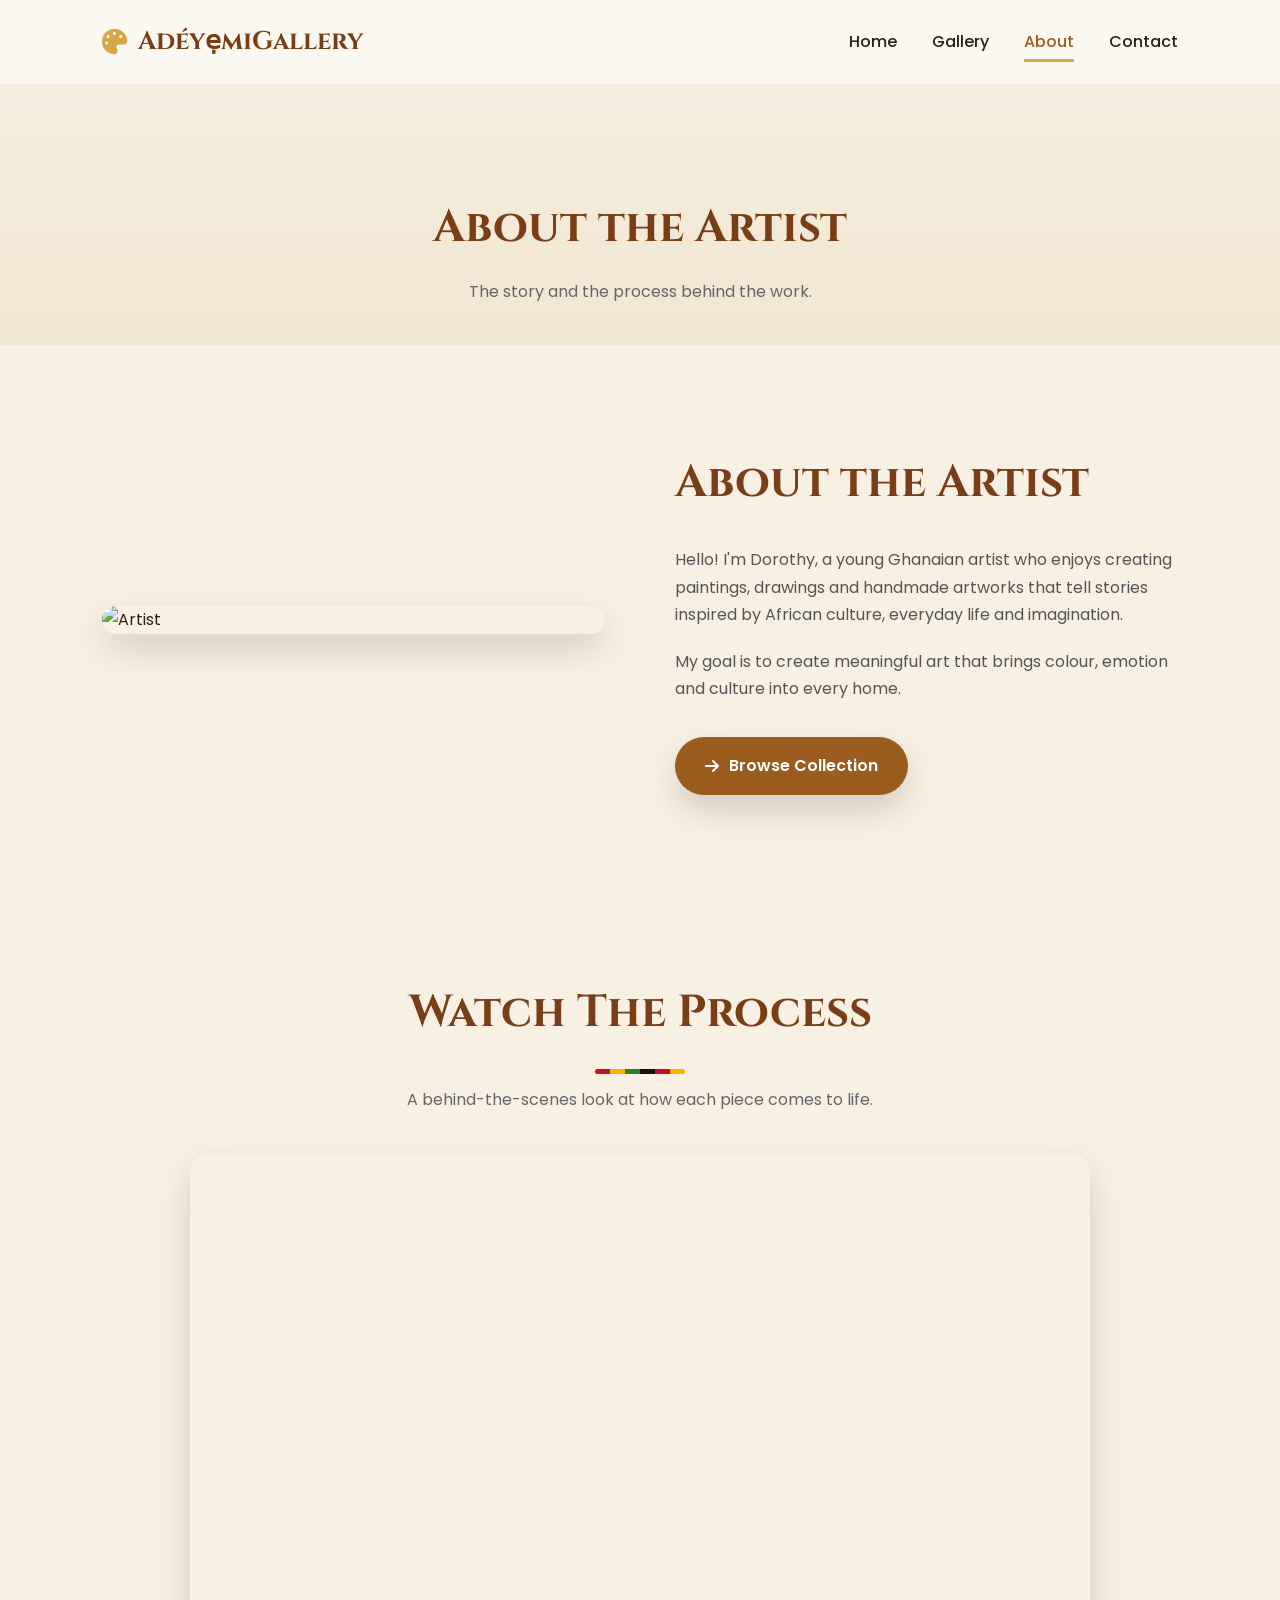
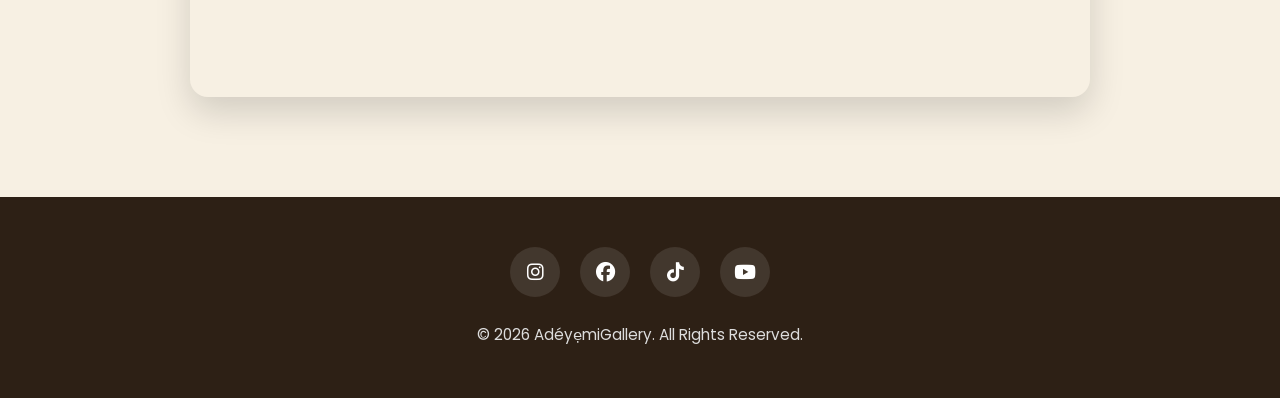
==== about.html @ a772bf00 "Add files via upload" ====
<!DOCTYPE html>
<html lang="en">
<head>
    <meta charset="UTF-8">
    <meta name="viewport" content="width=device-width, initial-scale=1.0">
    <title>AdéyẹmiGallery | About</title>

    <link rel="stylesheet" href="style.css">

    <!-- Google Fonts -->
    <link href="https://fonts.googleapis.com/css2?family=Cinzel:wght@500;700&family=Poppins:wght@300;400;500;600&display=swap" rel="stylesheet">

    <!-- Font Awesome -->
    <link rel="stylesheet"
    href="https://cdnjs.cloudflare.com/ajax/libs/font-awesome/6.7.2/css/all.min.css">
</head>

<body>

<!--================ PRELOADER ================-->

<div id="loader">
    <div class="loader-circle"></div>
</div>

<!--================ NAVIGATION ================-->

<header>

<div class="logo">
    <i class="fa-solid fa-palette"></i>
    AdéyẹmiGallery
</div>

<nav>

<a href="index.html">Home</a>
<a href="gallery.html">Gallery</a>
<a href="about.html" class="active">About</a>
<a href="contact.html">Contact</a>

</nav>

<div class="menu-btn">
    <i class="fa-solid fa-bars"></i>
</div>

</header>

<!--================ PAGE BANNER =================-->

<section class="page-banner">

<div class="section-title">

<h1>About the Artist</h1>

<p>The story and the process behind the work.</p>

</div>

</section>

<!--================ ABOUT =================-->

<section id="about">

<div class="about-image">

<img src="./images/woman.jpg" alt="Artist">

</div>

<div class="about-text">

<h2>About the Artist</h2>

<p>

Hello! I'm Dorothy, a young Ghanaian artist who enjoys
creating paintings, drawings and handmade artworks that
tell stories inspired by African culture, everyday life
and imagination.

</p>

<p>

My goal is to create meaningful art that brings colour,
emotion and culture into every home.

</p>

<a href="gallery.html" class="btn">

<i class="fa-solid fa-arrow-right"></i>

Browse Collection

</a>

</div>

</section>

<!--================ VIDEO =================
Provision for an embedded YouTube video, e.g. showing the
artist's process or a studio tour. Swap the src on the iframe
below for the real YouTube embed link
(https://youtu.be/IYvAGhhe3AI). Style the wrapper with
the .video-section / .video-wrapper classes in style.css to keep
the 16:9 ratio responsive.
================================================= -->

<section class="video-section">

<div class="section-title">

<h2>Watch The Process</h2>

<p>A behind-the-scenes look at how each piece comes to life.</p>

</div>

<div class="video-wrapper">

<iframe 
    width="560" 
    height="315" 
    src="https://www.youtube.com/embed/NuAV4iZE20c?si=CLfnAmKfbatBsakY" 
    title="YouTube video player" 
    style="border: 0;" 
    allow="accelerometer; autoplay; clipboard-write; encrypted-media; gyroscope; picture-in-picture; web-share" 
    referrerpolicy="strict-origin-when-cross-origin" 
    allowfullscreen>
</iframe>

</div>

</section>

<!--================ FOOTER =================-->

<footer>

<div class="socials">

<a href="#"><i class="fab fa-instagram"></i></a>

<a href="#"><i class="fab fa-facebook"></i></a>

<a href="#"><i class="fab fa-tiktok"></i></a>

<a href="#"><i class="fab fa-youtube"></i></a>

</div>

<p>

© 2026 AdéyẹmiGallery.
All Rights Reserved.

</p>

</footer>

<script src="script.js"></script>

</body>
</html>
---- style.css ----
/*=========================================
GOOGLE FONTS
=========================================*/

@import url('https://fonts.googleapis.com/css2?family=Cinzel:wght@500;700&family=Poppins:wght@300;400;500;600;700&display=swap');

/*=========================================
ROOT VARIABLES
=========================================*/

:root{

    --primary:#9b5d1f;
    --secondary:#d7a64a;
    --accent:#7a3e16;
    --cream:#f7f0e3;
    --light:#fffdf8;
    --dark:#2d2015;
    --green:#556b2f;

    --shadow:0 15px 35px rgba(0,0,0,.15);

    --radius:18px;

    --transition:.35s ease;

}

/*=========================================
RESET
=========================================*/

*{

    margin:0;
    padding:0;
    box-sizing:border-box;

}

html{

    scroll-behavior:smooth;

}

body{

    font-family:'Poppins',sans-serif;
    background:var(--cream);
    color:var(--dark);
    overflow-x:hidden;
    line-height:1.7;

}

img{

    width:100%;
    display:block;

}

a{

    text-decoration:none;

}

button{

    border:none;
    cursor:pointer;
    font-family:inherit;

}

/*=========================================
SCROLLBAR
=========================================*/

::-webkit-scrollbar{

    width:10px;

}

::-webkit-scrollbar-thumb{

    background:var(--primary);
    border-radius:20px;

}

::-webkit-scrollbar-track{

    background:#eadfcf;

}

/*=========================================
PRELOADER
=========================================*/

#loader{

    position:fixed;
    inset:0;
    background:var(--cream);

    display:flex;
    justify-content:center;
    align-items:center;

    z-index:9999;

    transition:.6s;

}

.loader-circle{

    width:70px;
    height:70px;

    border:7px solid #e8c98c;

    border-top:7px solid var(--accent);

    border-radius:50%;

    animation:spin 1s linear infinite;

}

/*=========================================
HEADER
=========================================*/

header{

    position:fixed;
    top:0;
    left:0;

    width:100%;

    padding:20px 8%;

    display:flex;
    justify-content:space-between;
    align-items:center;

    backdrop-filter:blur(14px);

    background:rgba(255,255,255,.55);

    z-index:999;

    transition:.3s;

}

header.scrolled{

    background:white;
    box-shadow:0 8px 20px rgba(0,0,0,.08);

}

.logo{

    font-size:1.6rem;
    font-family:'Cinzel',serif;

    color:var(--accent);

    display:flex;
    gap:10px;
    align-items:center;

    font-weight:bold;

}

.logo i{

    color:var(--secondary);

}

nav{

    display:flex;
    gap:35px;

}

nav a{

    color:var(--dark);

    font-weight:500;

    position:relative;

}

nav a::after{

    content:"";

    position:absolute;

    left:0;
    bottom:-7px;

    width:0;

    height:3px;

    background:var(--secondary);

    transition:var(--transition);

}

nav a:hover::after{

    width:100%;

}

nav a.active{

    color:var(--primary);

}

nav a.active::after{

    width:100%;

}

.menu-btn{

    display:none;

    font-size:1.6rem;

    color:var(--accent);

}

/*=========================================
HERO SLIDER
=========================================*/

.hero-slider{

    position:relative;

    min-height:100vh;

    overflow:hidden;

    background:var(--dark);

}

.hero-slide{

    position:absolute;

    inset:0;

    display:flex;

    align-items:center;

    justify-content:center;

    background-size:cover;

    background-position:center;

    opacity:0;

    visibility:hidden;

    transition:opacity 1.2s ease;

    z-index:1;

}

.hero-slide.active{

    opacity:1;

    visibility:visible;

    z-index:2;

}

.hero-overlay{

    position:absolute;

    inset:0;

    background:linear-gradient(
        180deg,
        rgba(45,32,21,.45),
        rgba(45,32,21,.8)
    );

}

.hero-slide .hero-content{

    position:relative;

    z-index:2;

    max-width:760px;

    margin:0 auto;

    padding:0 8%;

    text-align:center;

}

.hero-content h1{

    font-size:4rem;

    font-family:'Cinzel',serif;

    line-height:1.2;

    color:var(--light);

    text-shadow:0 6px 25px rgba(0,0,0,.4);

}

.hero-content p{

    margin:30px auto;

    max-width:580px;

    font-size:1.08rem;

    color:#f3ece0;

}

.hero-buttons{

    display:flex;

    justify-content:center;

    gap:20px;

    flex-wrap:wrap;

}

/*=========================================
SLIDER CONTROLS
=========================================*/

.slider-arrows{

    position:absolute;

    top:50%;

    left:0;
    right:0;

    transform:translateY(-50%);

    display:flex;

    justify-content:space-between;

    padding:0 30px;

    z-index:3;

    pointer-events:none;

}

.slider-prev,
.slider-next{

    pointer-events:all;

    width:52px;
    height:52px;

    border-radius:50%;

    background:rgba(255,255,255,.15);

    backdrop-filter:blur(6px);

    color:white;

    display:flex;

    align-items:center;

    justify-content:center;

    font-size:1.1rem;

    transition:var(--transition);

}

.slider-prev:hover,
.slider-next:hover{

    background:var(--secondary);

    transform:translateY(-4px);

}

.slider-dots{

    position:absolute;

    bottom:35px;

    left:0;
    right:0;

    display:flex;

    justify-content:center;

    gap:12px;

    z-index:3;

}

.dot{

    width:12px;
    height:12px;

    border-radius:50%;

    background:rgba(255,255,255,.45);

    cursor:pointer;

    transition:var(--transition);

}

.dot.active{

    background:var(--secondary);

    width:30px;

    border-radius:20px;

}

/*=========================================
BUTTONS
=========================================*/

.btn{

    background:var(--primary);

    color:white;

    padding:15px 30px;

    border-radius:40px;

    transition:var(--transition);

    display:inline-flex;

    gap:10px;

    align-items:center;

    font-weight:600;

    box-shadow:var(--shadow);

}

.btn:hover{

    background:var(--accent);

    transform:translateY(-4px);

}

.btn-outline{

    border:2px solid var(--primary);

    color:var(--primary);

    padding:15px 30px;

    border-radius:40px;

    display:inline-flex;

    gap:10px;

    align-items:center;

    transition:var(--transition);

    font-weight:600;

}

.btn-outline:hover{

    background:var(--primary);

    color:white;

}

/*=========================================
FEATURES
=========================================*/

.features{

    padding:80px 8%;

    display:grid;

    grid-template-columns:repeat(3,1fr);

    gap:30px;

}

.feature{

    background:white;

    border-radius:var(--radius);

    padding:35px;

    text-align:center;

    transition:var(--transition);

    box-shadow:0 10px 25px rgba(0,0,0,.08);

}

.feature:hover{

    transform:translateY(-10px);

}

.feature i{

    font-size:2.5rem;

    color:var(--secondary);

    margin-bottom:20px;

}

.feature h3{

    margin-bottom:15px;

    font-family:'Cinzel',serif;

    color:var(--accent);

}

.feature p{

    color:#555;

}
/*=========================================
SECTION TITLE
=========================================*/

.section-title{

    text-align:center;
    padding:40px 8%;

}

.section-title h2{

    font-family:'Cinzel',serif;
    font-size:2.8rem;
    color:var(--accent);
    margin-bottom:12px;

}

.section-title p{

    color:#666;
    max-width:650px;
    margin:auto;

}

/*=========================================
PAGE BANNER
=========================================*/

.page-banner{

    padding-top:150px;

    background:linear-gradient(180deg,var(--cream),#f1e6d0);

}

.page-banner .section-title h2,
.page-banner .section-title h1{

    font-family:'Cinzel',serif;
    font-size:2.8rem;
    color:var(--accent);
    margin-bottom:12px;

}

/*=========================================
GALLERY
=========================================*/

#gallery{

    padding:40px 8% 100px;

}

.gallery-filter{

    display:flex;
    justify-content:center;
    flex-wrap:wrap;
    gap:15px;
    margin-bottom:50px;

}

.gallery-filter button{

    background:white;
    color:var(--dark);

    padding:12px 24px;

    border-radius:30px;

    border:2px solid transparent;

    font-weight:600;

    transition:var(--transition);

    box-shadow:0 6px 15px rgba(0,0,0,.08);

}

.gallery-filter button:hover{

    background:var(--secondary);
    color:white;

}

.gallery-filter button.active{

    background:var(--primary);
    color:white;

}

.gallery-grid{

    display:grid;

    grid-template-columns:repeat(auto-fit,minmax(300px,1fr));

    gap:35px;

}

/*=========================================
GALLERY PREVIEW (HOME PAGE)
=========================================*/

#gallery-preview{

    padding:40px 8% 100px;

}

.gallery-preview-cta{

    text-align:center;

    margin-top:50px;

}

/*=========================================
ART CARD
=========================================*/

.art-card{

    background:white;

    border-radius:var(--radius);

    overflow:hidden;

    box-shadow:0 15px 35px rgba(0,0,0,.08);

    transition:var(--transition);

}

.art-card:hover{

    transform:translateY(-12px);

    box-shadow:0 25px 45px rgba(0,0,0,.15);

}

.art-card img{

    height:320px;

    object-fit:cover;

    transition:.5s;

}

.art-card:hover img{

    transform:scale(1.08);

}

.art-info{

    padding:25px;

}

.art-info h3{

    font-family:'Cinzel',serif;

    color:var(--accent);

    margin-bottom:12px;

}

.art-info p{

    color:#666;

    margin-bottom:20px;

}

.price{

    color:var(--green);

    font-size:1.2rem;

    font-weight:700;

    margin-bottom:20px;

}

.buy-btn{

    width:100%;

    background:var(--primary);

    color:white;

    padding:14px;

    border-radius:35px;

    font-size:1rem;

    font-weight:600;

    transition:var(--transition);

}

.buy-btn:hover{

    background:var(--accent);

}

.buy-btn i{

    margin-right:8px;

}

/*=========================================
ABOUT
=========================================*/

#about{

    padding:100px 8%;

    display:grid;

    grid-template-columns:1fr 1fr;

    gap:70px;

    align-items:center;

}

.about-image img{

    border-radius:25px;

    box-shadow:var(--shadow);

}

.about-text h2{

    font-family:'Cinzel',serif;

    color:var(--accent);

    font-size:2.8rem;

    margin-bottom:25px;

}

.about-text p{

    color:#555;

    margin-bottom:20px;

}

.about-text .btn{

    margin-top:15px;

}

/*=========================================
VIDEO
=========================================*/

.video-section{

    padding:40px 8% 100px;

    text-align:center;

}

.video-wrapper{

    position:relative;

    max-width:900px;

    height:0;

    padding-top:50.625%;

    margin:0 auto;

    border-radius:var(--radius);

    overflow:hidden;

    box-shadow:var(--shadow);

}

.video-wrapper iframe{

    position:absolute;

    inset:0;

    width:100%;

    height:100%;

    border:0;

}

/*=========================================
CONTACT
=========================================*/

#contact{

    padding:100px 8%;

}

form{

    max-width:700px;

    margin:auto;

}

form input,
form textarea{

    width:100%;

    padding:18px;

    margin-bottom:20px;

    border:none;

    border-radius:15px;

    outline:none;

    font-size:1rem;

    background:white;

    box-shadow:0 8px 20px rgba(0,0,0,.08);

    resize:none;

}

form button{

    background:var(--primary);

    color:white;

    width:100%;

    padding:18px;

    border-radius:40px;

    font-size:1rem;

    font-weight:600;

    transition:var(--transition);

}

form button:hover{

    background:var(--accent);

}

form button i{

    margin-right:8px;

}

/*=========================================
FOOTER
=========================================*/

footer{

    background:var(--dark);

    color:white;

    text-align:center;

    padding:50px 8%;

}

.socials{

    display:flex;

    justify-content:center;

    gap:20px;

    margin-bottom:25px;

}

.socials a{

    width:50px;

    height:50px;

    display:flex;

    justify-content:center;

    align-items:center;

    background:rgba(255,255,255,.1);

    border-radius:50%;

    color:white;

    font-size:1.2rem;

    transition:var(--transition);

}

.socials a:hover{

    background:var(--secondary);

    transform:translateY(-5px);

}

footer p{

    color:#ddd;

    font-size:.95rem;

}
/*=========================================
LIGHTBOX
=========================================*/

#lightbox{

    position:fixed;
    inset:0;

    background:rgba(0,0,0,.92);

    display:flex;
    justify-content:center;
    align-items:center;

    opacity:0;
    visibility:hidden;

    transition:.4s ease;

    z-index:5000;

}

#lightbox.show{

    opacity:1;
    visibility:visible;

}

#lightbox-img{

    max-width:85%;
    max-height:85%;

    border-radius:18px;

    border:5px solid white;

    box-shadow:0 20px 40px rgba(0,0,0,.4);

    animation:zoomIn .4s ease;

}

#close{

    position:absolute;

    top:35px;
    right:45px;

    font-size:2rem;

    color:white;

    cursor:pointer;

    transition:.3s;

}

#close:hover{

    color:var(--secondary);
    transform:rotate(90deg);

}

/*=========================================
ANIMATIONS
=========================================*/

@keyframes spin{

    from{

        transform:rotate(0deg);

    }

    to{

        transform:rotate(360deg);

    }

}

@keyframes zoomIn{

    from{

        transform:scale(.7);
        opacity:0;

    }

    to{

        transform:scale(1);
        opacity:1;

    }

}

@keyframes fadeUp{

    from{

        opacity:0;
        transform:translateY(60px);

    }

    to{

        opacity:1;
        transform:translateY(0);

    }

}

@keyframes float{

    0%{

        transform:translateY(0);

    }

    50%{

        transform:translateY(-15px);

    }

    100%{

        transform:translateY(0);

    }

}

/*=========================================
SCROLL ANIMATION
=========================================*/

.reveal{

    opacity:0;

    transform:translateY(60px);

    transition:1s ease;

}

.reveal.active{

    opacity:1;

    transform:translateY(0);

}

/*=========================================
CARD HOVER EFFECT
=========================================*/

.art-card{

    animation:fadeUp .8s ease;

}

.art-card::after{

    content:"";

    position:absolute;

    inset:0;

    background:linear-gradient(
        transparent,
        rgba(0,0,0,.05)
    );

    opacity:0;

    transition:.35s;

    pointer-events:none;

}

.art-card:hover::after{

    opacity:1;

}

/*=========================================
INPUT FOCUS
=========================================*/

input:focus,
textarea:focus{

    outline:2px solid var(--secondary);

}

/*=========================================
LOADER HIDDEN
=========================================*/

body.loaded #loader{

    opacity:0;

    visibility:hidden;

}

/*=========================================
SMALL DECORATIVE AFRICAN ACCENT
=========================================*/

.section-title h2::after{

    content:"";

    display:block;

    width:90px;

    height:5px;

    background:

    repeating-linear-gradient(
        90deg,
        #c1121f 0 15px,
        #f4b400 15px 30px,
        #2e7d32 30px 45px,
        #111 45px 60px
    );

    margin:18px auto 0;

    border-radius:30px;

}

/*=========================================
RESPONSIVE
=========================================*/

@media(max-width:1100px){

.hero-content{

display:flex;
flex-direction:column;
align-items:center;

}

.hero-content p{

max-width:650px;

}

#about{

grid-template-columns:1fr;

}

.about-text{

text-align:center;

}

.about-text .btn{

margin:auto;

}

}

@media(max-width:900px){

.features{

grid-template-columns:1fr;

}

.gallery-grid{

grid-template-columns:repeat(auto-fit,minmax(260px,1fr));

}

header{

padding:20px 6%;

}

nav{

position:absolute;

top:100%;

left:0;

width:100%;

background:white;

display:none;

flex-direction:column;

padding:25px;

box-shadow:0 10px 30px rgba(0,0,0,.08);

}

nav.active{

display:flex;

}

.menu-btn{

display:block;
cursor:pointer;

}

}

@media(max-width:650px){

.hero-content h1{

font-size:2.6rem;

}

.slider-prev,
.slider-next{

width:40px;
height:40px;
font-size:.9rem;

}

.page-banner{

padding-top:130px;

}

.section-title h2{

font-size:2rem;

}

.about-text h2{

font-size:2rem;

}

.hero-buttons{

flex-direction:column;

width:100%;

}

.btn,
.btn-outline{

justify-content:center;
width:100%;

}

.art-card img{

height:260px;

}

#close{

top:20px;
right:25px;

font-size:1.7rem;

}

.socials{

flex-wrap:wrap;

}

}

@media(max-width:450px){

.logo{

font-size:1.2rem;

}

.hero-content h1{

font-size:2.1rem;

}

.hero-content p{

font-size:.95rem;

}

.section-title{

padding:20px;

}

.gallery-filter{

gap:10px;

}

.gallery-filter button{

padding:10px 18px;
font-size:.9rem;

}

footer{

padding:40px 20px;

}

}

/*=========================================
END OF STYLESHEET
=========================================*/
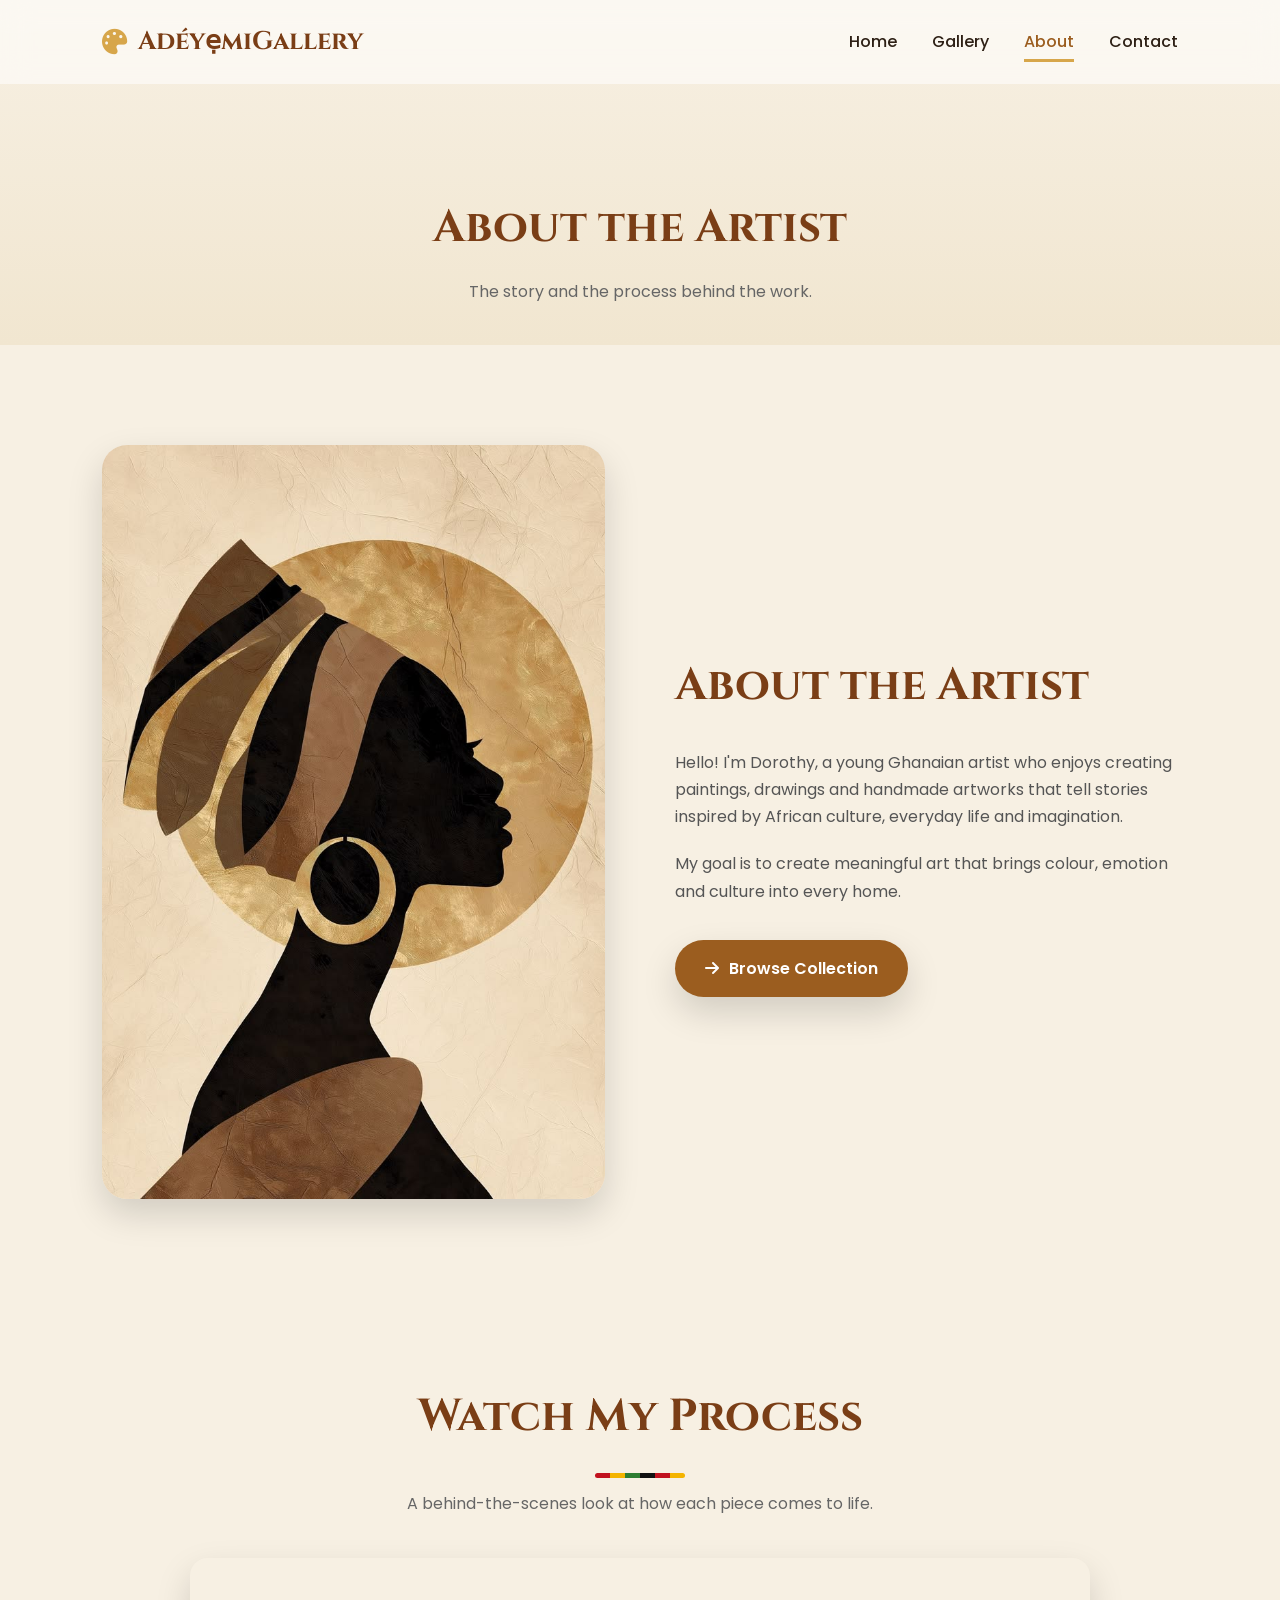
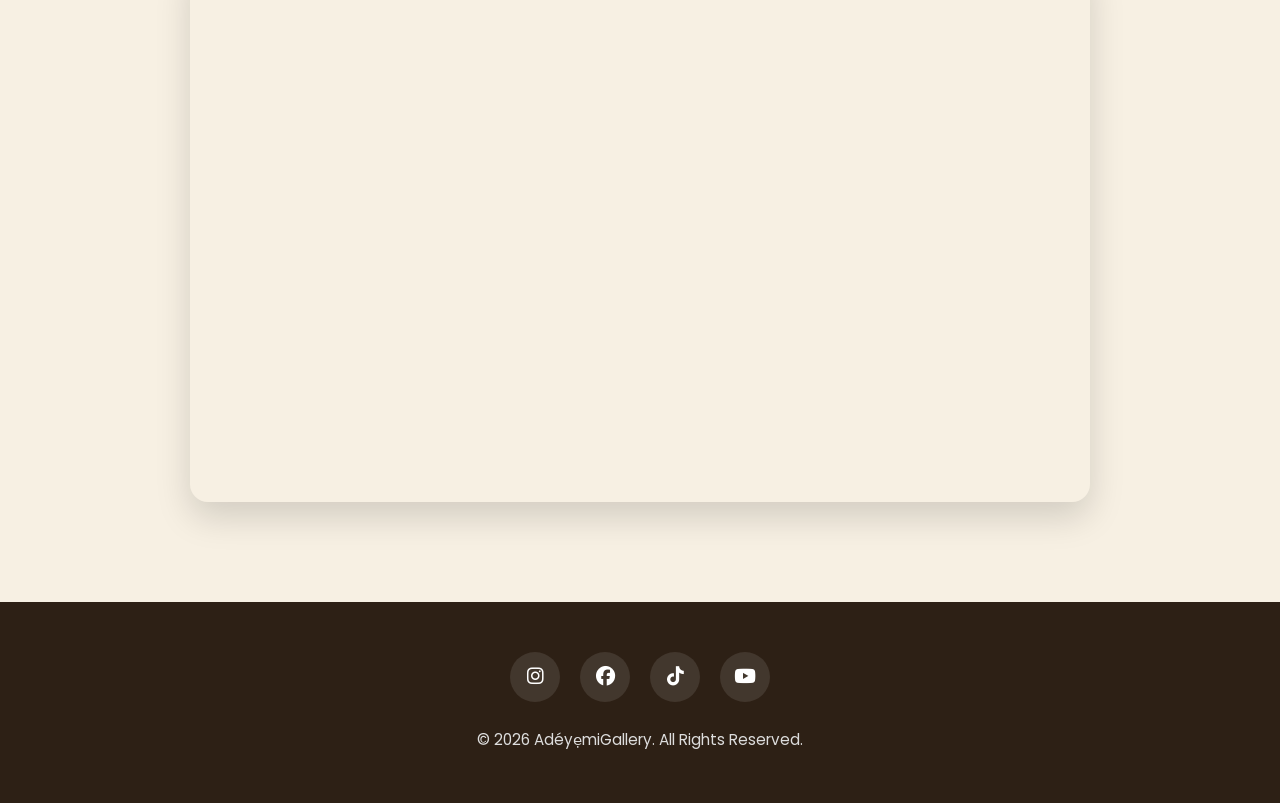
==== commit 76c774b8: "Add files via upload" ====
--- a/about.html
+++ b/about.html
@@ -107,7 +107,7 @@
 Provision for an embedded YouTube video, e.g. showing the
 artist's process or a studio tour. Swap the src on the iframe
 below for the real YouTube embed link
-(https://youtu.be/IYvAGhhe3AI). Style the wrapper with
+(https://www.youtube.com/embed/VIDEO_ID). Style the wrapper with
 the .video-section / .video-wrapper classes in style.css to keep
 the 16:9 ratio responsive.
 ================================================= -->
@@ -116,7 +116,7 @@
 
 <div class="section-title">
 
-<h2>Watch The Process</h2>
+<h2>Watch My Process</h2>
 
 <p>A behind-the-scenes look at how each piece comes to life.</p>
 
@@ -124,14 +124,11 @@
 
 <div class="video-wrapper">
 
-<iframe 
-    width="560" 
-    height="315" 
-    src="https://www.youtube.com/embed/NuAV4iZE20c?si=CLfnAmKfbatBsakY" 
-    title="YouTube video player" 
-    style="border: 0;" 
-    allow="accelerometer; autoplay; clipboard-write; encrypted-media; gyroscope; picture-in-picture; web-share" 
-    referrerpolicy="strict-origin-when-cross-origin" 
+<iframe
+    src="https://www.youtube.com/embed/VIDEO_ID"
+    title="Artist process video"
+    frameborder="0"
+    allow="accelerometer; autoplay; clipboard-write; encrypted-media; gyroscope; picture-in-picture; web-share"
     allowfullscreen>
 </iframe>
 
@@ -145,13 +142,21 @@
 
 <div class="socials">
 
-<a href="#"><i class="fab fa-instagram"></i></a>
+<a href="https://www.instagram.com/dorabelle2011" target="_blank" rel="noopener noreferrer">
+    <i class="fab fa-instagram"></i>
+</a>
 
-<a href="#"><i class="fab fa-facebook"></i></a>
+<a href="https://www.facebook.com/Dorothy-Setriakor" target="_blank" rel="noopener noreferrer">
+    <i class="fab fa-facebook"></i>
+</a>
 
-<a href="#"><i class="fab fa-tiktok"></i></a>
+<a href="https://www.tiktok.com/dorothy.setriakor" target="_blank" rel="noopener noreferrer">
+    <i class="fab fa-tiktok"></i>
+</a>
 
-<a href="#"><i class="fab fa-youtube"></i></a>
+<a href="https://www.youtube.com/DorothySetriakor" target="_blank" rel="noopener noreferrer">
+    <i class="fab fa-youtube"></i>
+</a>
 
 </div>
 
--- a/style.css
+++ b/style.css
@@ -959,11 +959,37 @@
 
 }
 
+.contact-wrapper{
+
+    max-width:700px;
+
+    margin:auto;
+
+}
+
 form{
 
     max-width:700px;
 
     margin:auto;
+
+}
+
+.form-group{
+
+    margin-bottom:22px;
+
+}
+
+.form-group label{
+
+    display:block;
+
+    margin-bottom:8px;
+
+    font-weight:500;
+
+    color:var(--accent);
 
 }
 
@@ -974,53 +1000,134 @@
 
     padding:18px;
 
+    border:2px solid transparent;
+
+    border-radius:15px;
+
+    outline:none;
+
+    font-size:1rem;
+
+    font-family:'Poppins',sans-serif;
+
+    background:white;
+
+    box-shadow:0 8px 20px rgba(0,0,0,.08);
+
+    resize:none;
+
+    transition:var(--transition);
+
+}
+
+form input.invalid,
+form textarea.invalid{
+
+    border-color:#d94f4f;
+
+}
+
+.error-msg{
+
+    display:block;
+
+    min-height:20px;
+
+    margin-top:6px;
+
+    font-size:.85rem;
+
+    color:#d94f4f;
+
+}
+
+form button{
+
+    background:var(--primary);
+
+    color:white;
+
+    width:100%;
+
+    padding:18px;
+
+    border-radius:40px;
+
+    font-size:1rem;
+
+    font-weight:600;
+
+    transition:var(--transition);
+
+}
+
+form button:hover{
+
+    background:var(--accent);
+
+}
+
+form button i{
+
+    margin-right:8px;
+
+}
+
+/*=========================================
+FORM SUCCESS
+=========================================*/
+
+.form-success{
+
+    display:none;
+
+    max-width:700px;
+
+    margin:auto;
+
+    padding:60px 40px;
+
+    text-align:center;
+
+    background:white;
+
+    border-radius:var(--radius);
+
+    box-shadow:var(--shadow);
+
+}
+
+.form-success.show{
+
+    display:block;
+
+}
+
+.form-success i{
+
+    font-size:3rem;
+
+    color:var(--primary);
+
     margin-bottom:20px;
 
-    border:none;
-
-    border-radius:15px;
-
-    outline:none;
-
-    font-size:1rem;
-
-    background:white;
-
-    box-shadow:0 8px 20px rgba(0,0,0,.08);
-
-    resize:none;
-
-}
-
-form button{
-
-    background:var(--primary);
-
-    color:white;
-
-    width:100%;
-
-    padding:18px;
-
-    border-radius:40px;
-
-    font-size:1rem;
-
-    font-weight:600;
-
-    transition:var(--transition);
-
-}
-
-form button:hover{
-
-    background:var(--accent);
-
-}
-
-form button i{
-
-    margin-right:8px;
+}
+
+.form-success h3{
+
+    font-family:'Cinzel',serif;
+
+    font-size:1.6rem;
+
+    color:var(--accent);
+
+    margin-bottom:12px;
+
+}
+
+.form-success p{
+
+    color:#666;
 
 }
 
